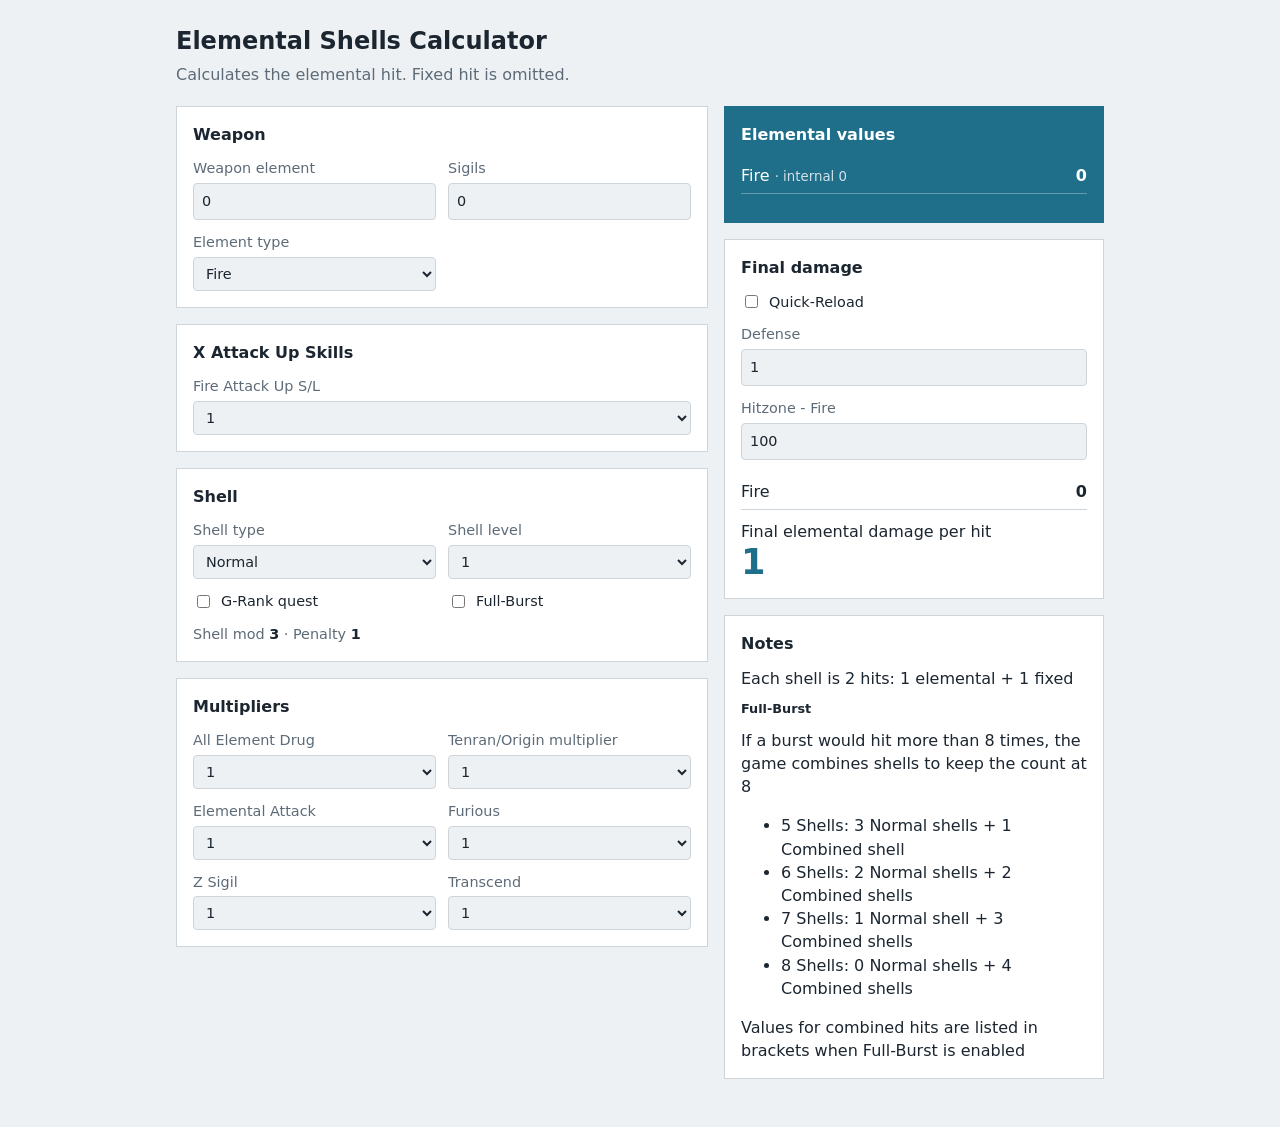
==== index.html @ b766cd25 "Added notes panel" ====
<!doctype html>
<html lang="en">
<head>
<meta charset="utf-8">
<meta name="viewport" content="width=device-width, initial-scale=1">
<title>Elemental Shells Calculator (ZZ)</title>
<link rel="stylesheet" href="styles.css">
</head>
<body>
<main>
  <h1>Elemental Shells Calculator</h1>
  <p class="lead">Calculates the elemental hit. Fixed hit is omitted.</p>
  <div class="layout">
    <div>
      <section class="panel">
        <h2>Weapon</h2>
        <div class="grid">
          <label class="field"><span>Weapon element</span><input id="weaponElement" type="number" min="0" step="1" value="0" inputmode="numeric"></label>
          <label class="field"><span>Sigils</span><input id="sigils" type="number" min="0" step="1" value="0" inputmode="numeric"></label>
          <label class="field"><span>Element type</span><select id="element"></select></label>
        </div>
      </section>
      <section class="panel">
        <h2>X Attack Up Skills</h2>
        <div id="xau" class="grid"></div>
      </section>
      <section class="panel">
        <h2>Shell</h2>
        <div class="grid">
          <label class="field"><span>Shell type</span><select id="shellType"></select></label>
          <label class="field"><span>Shell level</span><select id="shellLevel"></select></label>
          <label class="check"><input id="gRank" type="checkbox">G-Rank quest</label>
          <label class="check"><input id="fullBurst" type="checkbox">Full-Burst</label>
        </div>
        <p class="derived">Shell mod <b id="shellModOut"></b> · Penalty <b id="penaltyOut"></b></p>
      </section>
      <section class="panel">
        <h2>Multipliers</h2>
        <div id="multipliers" class="grid"></div>
      </section>
    </div>
    <div class="side">
      <section class="panel result-panel" aria-live="polite">
        <h2>Elemental values</h2>
        <div id="results"></div>
      </section>
      <section class="panel" aria-live="polite">
        <h2>Final damage</h2>
        <div class="grid">
          <label class="check"><input id="quickReload" type="checkbox">Quick-Reload</label>
          <label class="field"><span>Defense</span><input id="defense" type="number" min="0" step="0.01" value="1" inputmode="decimal"></label>
        </div>
        <div id="hitzones" class="grid hitzones"></div>
        <div id="finalResults"></div>
      </section>
      <section class="panel">
        <h2>Notes</h2>
        <span>Each shell is 2 hits: 1 elemental + 1 fixed</span>
        <h3>Full-Burst</h3>
        <span>If a burst would hit more than 8 times, the game combines shells to keep the count at 8</span>
        <ul>
          <li>5 Shells: 3 Normal shells + 1 Combined shell</li>
          <li>6 Shells: 2 Normal shells + 2 Combined shells</li>
          <li>7 Shells: 1 Normal shell + 3 Combined shells</li>
          <li>8 Shells: 0 Normal shells + 4 Combined shells</li>
        </ul>
        <span>Values for combined hits are listed in brackets when Full-Burst is enabled</span>
      </section>
    </div>
  </div>
</main>
<script type="module" src="js/main.js"></script>
</body>
</html>
---- styles.css ----
:root {
      --bg: #eef1f3;
      --panel: #ffffff;
      --ink: #1c2630;
      --muted: #5d6b78;
      --line: #cdd5db;
      --accent: #1f6f8b;
      --accent-ink: #ffffff;
      font-family: "IBM Plex Sans", "Trebuchet MS", "Segoe UI", system-ui, sans-serif;
  }

  @media (prefers-color-scheme: dark) {
      :root {
          --bg: #14191e;
          --panel: #1d252c;
          --ink: #e6ecf0;
          --muted: #94a3af;
          --line: #33414c;
          --accent: #5fb4d0;
          --accent-ink: #0d161b;
      }
  }

  * {
      box-sizing: border-box;
  }

  body {
      margin: 0;
      background: var(--bg);
      color: var(--ink);
      line-height: 1.45;
  }

  main {
      max-width: 960px;
      margin: 0 auto;
      padding: 24px 16px 48px;
  }

  h1 {
      font-size: 1.5rem;
      margin: 0 0 4px;
  }

  p.lead {
      margin: 0 0 20px;
      color: var(--muted);
  }

  .layout {
      display: grid;
      gap: 16px;
      grid-template-columns: 1fr;
  }

  @media (min-width: 860px) {
      .layout {
          grid-template-columns: 1fr 380px;
          align-items: start;
      }

      .result-panel {
          top: 16px;
      }
  }

  .panel {
      background: var(--panel);
      border: 1px solid var(--line);
      /* border-radius: 6px; */
      padding: 16px;
  }

  .panel h2 {
      font-size: 1rem;
      margin: 0 0 12px;
  }

  .panel h3 {
      font-size: 0.8rem;
      margin: 10px 0 10px;
  }

  .grid {
      display: grid;
      gap: 12px;
      grid-template-columns: repeat(auto-fit, minmax(170px, 1fr));
  }

  .panel+.panel {
      margin-top: 16px;
  }

  .field {
      display: flex;
      flex-direction: column;
      gap: 4px;
      font-size: .9rem;
  }

  .field span {
      color: var(--muted);
  }

  input,
  select {
      font: inherit;
      color: var(--ink);
      background: var(--bg);
      border: 1px solid var(--line);
      border-radius: 4px;
      padding: 7px 8px;
      width: 100%;
  }

  input:focus-visible,
  select:focus-visible {
      outline: 2px solid var(--accent);
      outline-offset: 1px;
  }

  .side {
      display: flex;
      flex-direction: column;
      gap: 16px;
  }

  .side .panel+.panel {
      margin-top: 0;
  }

  .hitzones {
      margin-top: 12px;
  }

  #finalResults {
      margin-top: 14px;
  }

  #finalResults ul {
      list-style: none;
      margin: 0 0 10px;
      padding: 0;
  }

  #finalResults li {
      display: flex;
      justify-content: space-between;
      gap: 8px;
      padding: 6px 0;
      border-bottom: 1px solid var(--line);
  }

  #finalResults small {
      color: var(--muted);
  }

  .final-total {
      display: flex;
      flex-direction: column;
  }

  .final-total strong {
      font-size: 2.2rem;
      line-height: 1.1;
      color: var(--accent);
  }

  .check {
      display: flex;
      align-items: center;
      gap: 8px;
      font-size: .9rem;
  }

  .check input {
      width: auto;
  }

  .derived {
      margin: 12px 0 0;
      color: var(--muted);
      font-size: .9rem;
  }

  .derived b {
      color: var(--ink);
  }

  .result-panel {
      background: var(--accent);
      border-color: var(--accent);
      color: var(--accent-ink);
  }

  .result-panel h2 {
      color: inherit;
  }

  #results ul {
      list-style: none;
      margin: 0 0 12px;
      padding: 0;
  }

  #results li {
      display: flex;
      justify-content: space-between;
      gap: 8px;
      padding: 6px 0;
      border-bottom: 1px solid color-mix(in srgb, var(--accent-ink) 30%, transparent);
  }

  #results small {
      opacity: .8;
  }

  .total {
      display: flex;
      flex-direction: column;
  }

  .total strong {
      font-size: 2.6rem;
      line-height: 1.1;
  }
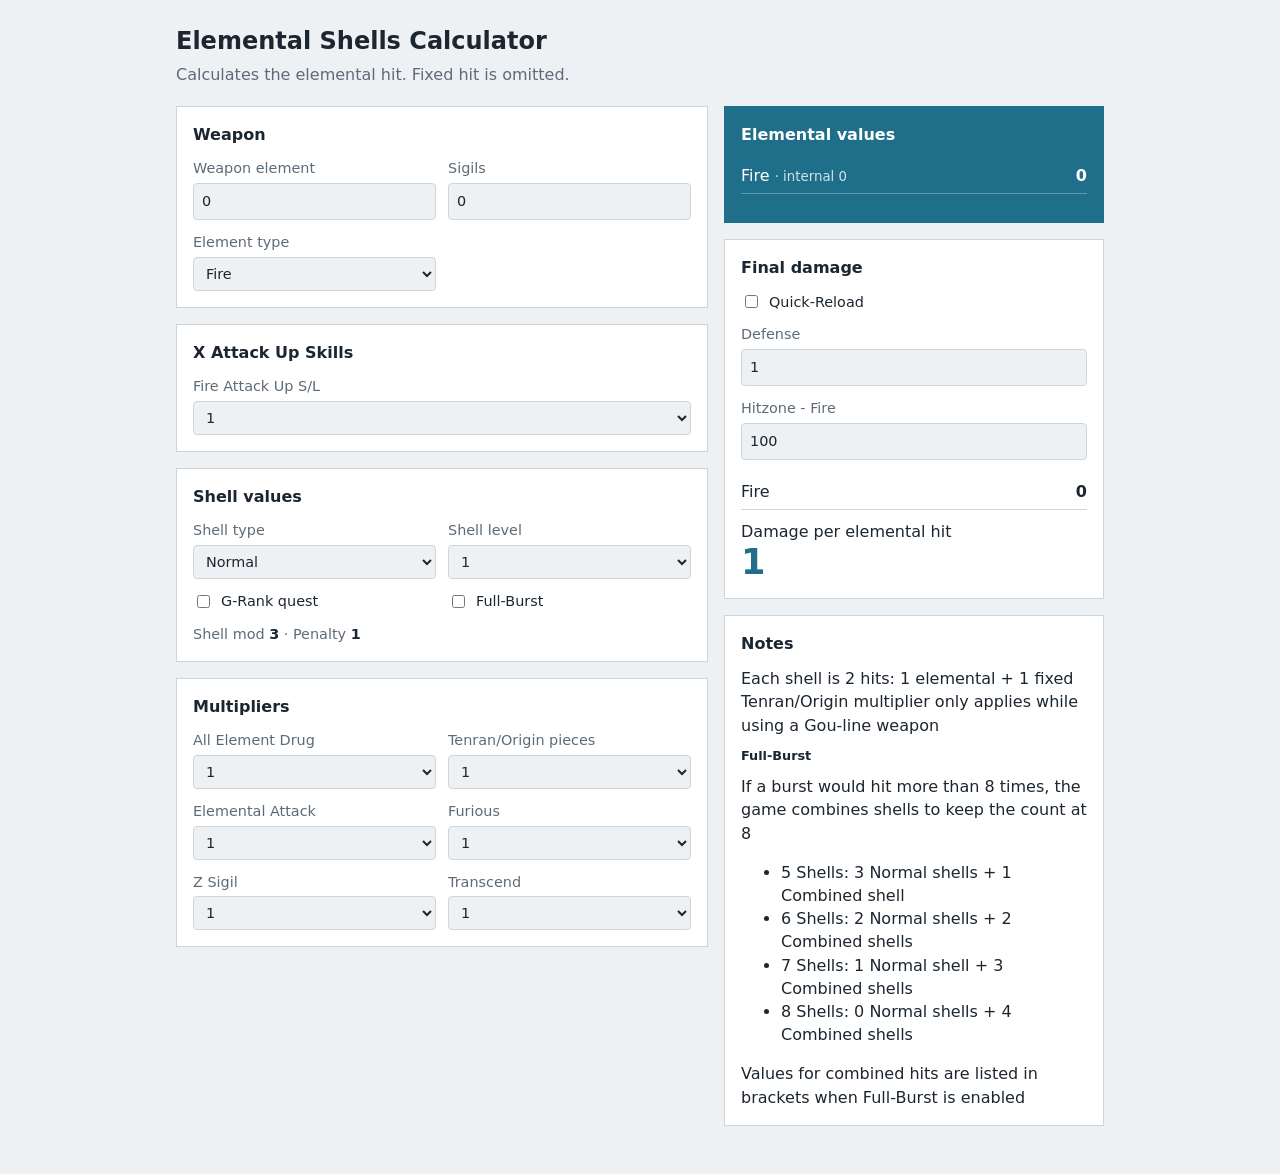
==== commit e06beb88: "More notes + Furious 1 bug" ====
--- a/index.html
+++ b/index.html
@@ -25,7 +25,7 @@
         <div id="xau" class="grid"></div>
       </section>
       <section class="panel">
-        <h2>Shell</h2>
+        <h2>Shell values</h2>
         <div class="grid">
           <label class="field"><span>Shell type</span><select id="shellType"></select></label>
           <label class="field"><span>Shell level</span><select id="shellLevel"></select></label>
@@ -56,6 +56,7 @@
       <section class="panel">
         <h2>Notes</h2>
         <span>Each shell is 2 hits: 1 elemental + 1 fixed</span>
+        <span>Tenran/Origin multiplier only applies while using a Gou-line weapon</span>
         <h3>Full-Burst</h3>
         <span>If a burst would hit more than 8 times, the game combines shells to keep the count at 8</span>
         <ul>
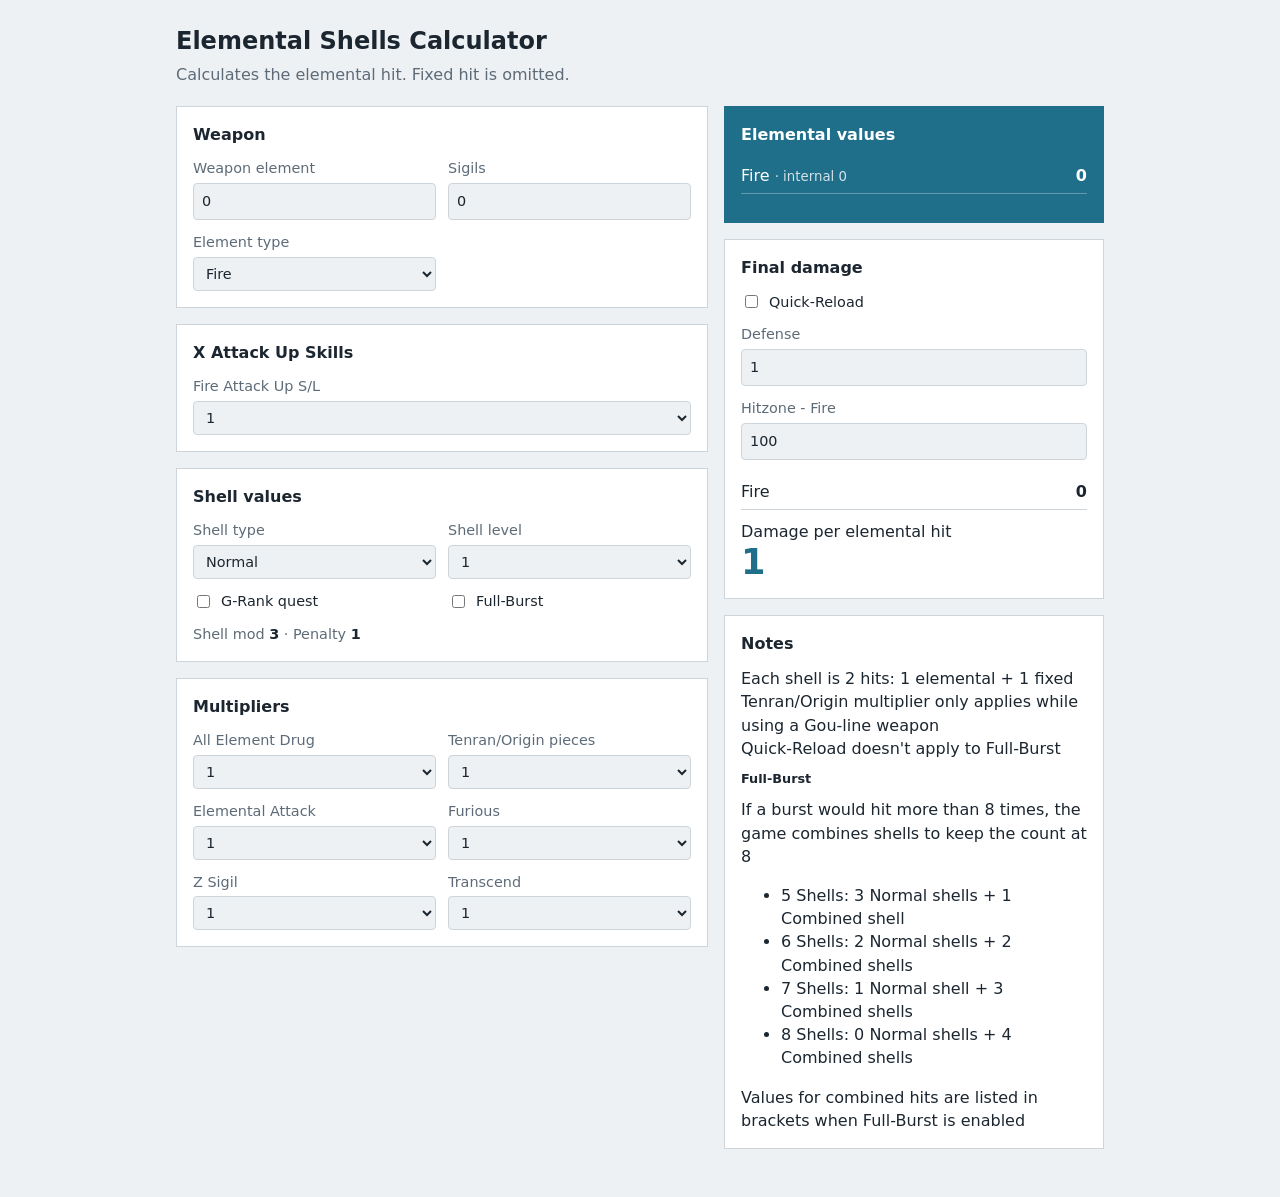
==== commit b117f861: "Don't apply Quick-Reload if Full-Burst is checked Added info to notes" ====
--- a/index.html
+++ b/index.html
@@ -55,9 +55,10 @@
       </section>
       <section class="panel">
         <h2>Notes</h2>
-        <span>Each shell is 2 hits: 1 elemental + 1 fixed</span>
-        <span>Tenran/Origin multiplier only applies while using a Gou-line weapon</span>
-        <h3>Full-Burst</h3>
+        <span>Each shell is 2 hits: 1 elemental + 1 fixed</span><br>
+        <span>Tenran/Origin multiplier only applies while using a Gou-line weapon</span><br>
+        <span>Quick-Reload doesn't apply to Full-Burst</span>
+        <h3>Full-Burst</h3>        
         <span>If a burst would hit more than 8 times, the game combines shells to keep the count at 8</span>
         <ul>
           <li>5 Shells: 3 Normal shells + 1 Combined shell</li>
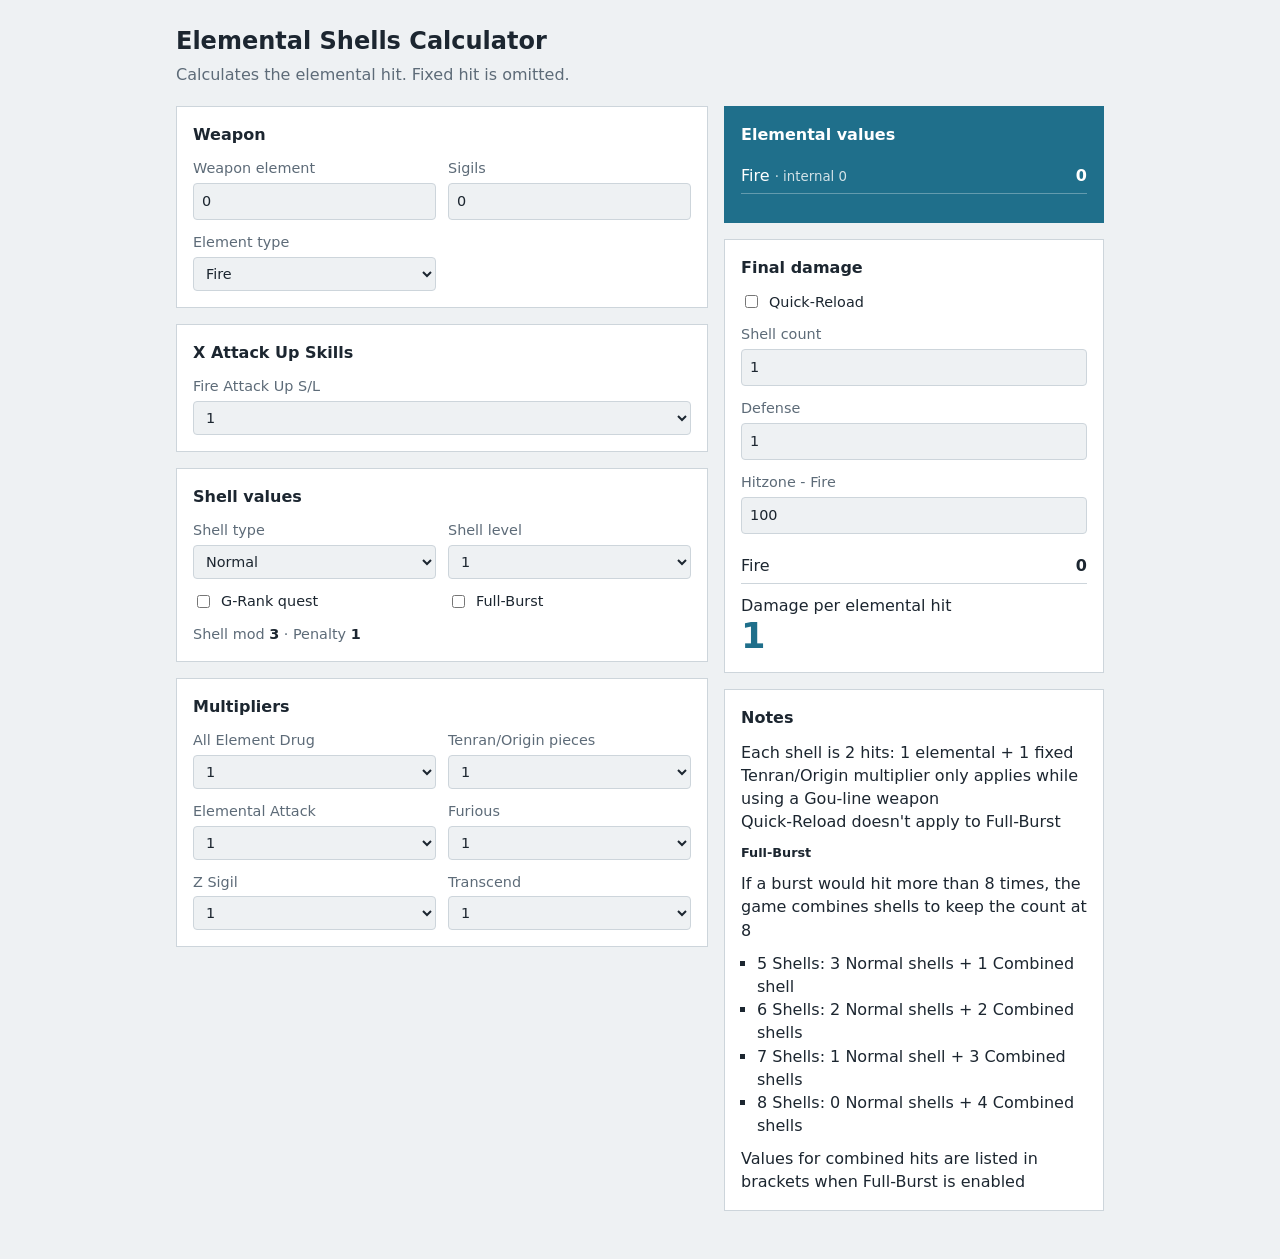
==== commit 96f5bd8d: "Per hit damage for full-burst" ====
--- a/index.html
+++ b/index.html
@@ -48,12 +48,13 @@
         <h2>Final damage</h2>
         <div class="grid">
           <label class="check"><input id="quickReload" type="checkbox">Quick-Reload</label>
+          <label class="field"><span>Shell count</span><input id="shellCount" type="number" min="1" max="8" step="1" value="1" inputmode="numeric"></label>
           <label class="field"><span>Defense</span><input id="defense" type="number" min="0" step="0.01" value="1" inputmode="decimal"></label>
         </div>
         <div id="hitzones" class="grid hitzones"></div>
         <div id="finalResults"></div>
       </section>
-      <section class="panel">
+      <section class="panel" id="notes">
         <h2>Notes</h2>
         <span>Each shell is 2 hits: 1 elemental + 1 fixed</span><br>
         <span>Tenran/Origin multiplier only applies while using a Gou-line weapon</span><br>
--- a/styles.css
+++ b/styles.css
@@ -224,4 +224,10 @@
   .total strong {
       font-size: 2.6rem;
       line-height: 1.1;
+  }
+
+  #notes ul {
+    list-style: square;
+    margin: 10px 0 10px 16px;
+    padding: 0;
   }
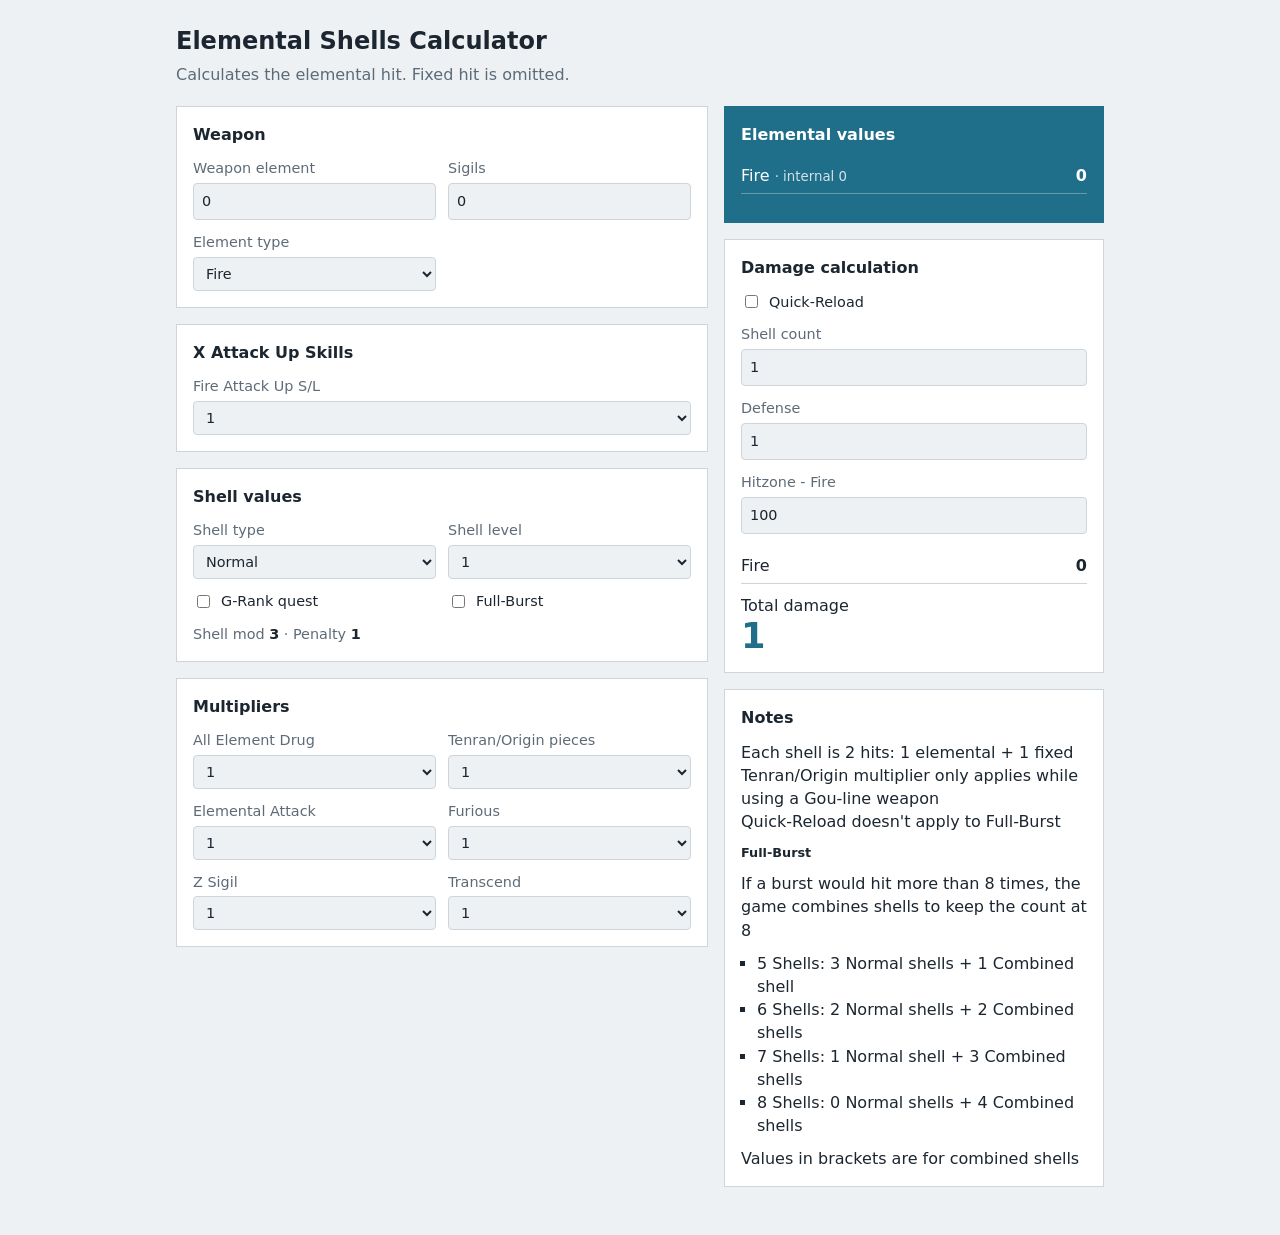
==== commit b3608b66: "Small render refactor + fixed multiplier bug Multiplication has precedence over equality/ternary" ====
--- a/index.html
+++ b/index.html
@@ -45,7 +45,7 @@
         <div id="results"></div>
       </section>
       <section class="panel" aria-live="polite">
-        <h2>Final damage</h2>
+        <h2>Damage calculation</h2>
         <div class="grid">
           <label class="check"><input id="quickReload" type="checkbox">Quick-Reload</label>
           <label class="field"><span>Shell count</span><input id="shellCount" type="number" min="1" max="8" step="1" value="1" inputmode="numeric"></label>
@@ -67,7 +67,7 @@
           <li>7 Shells: 1 Normal shell + 3 Combined shells</li>
           <li>8 Shells: 0 Normal shells + 4 Combined shells</li>
         </ul>
-        <span>Values for combined hits are listed in brackets when Full-Burst is enabled</span>
+        <span>Values in brackets are for combined shells</span>
       </section>
     </div>
   </div>
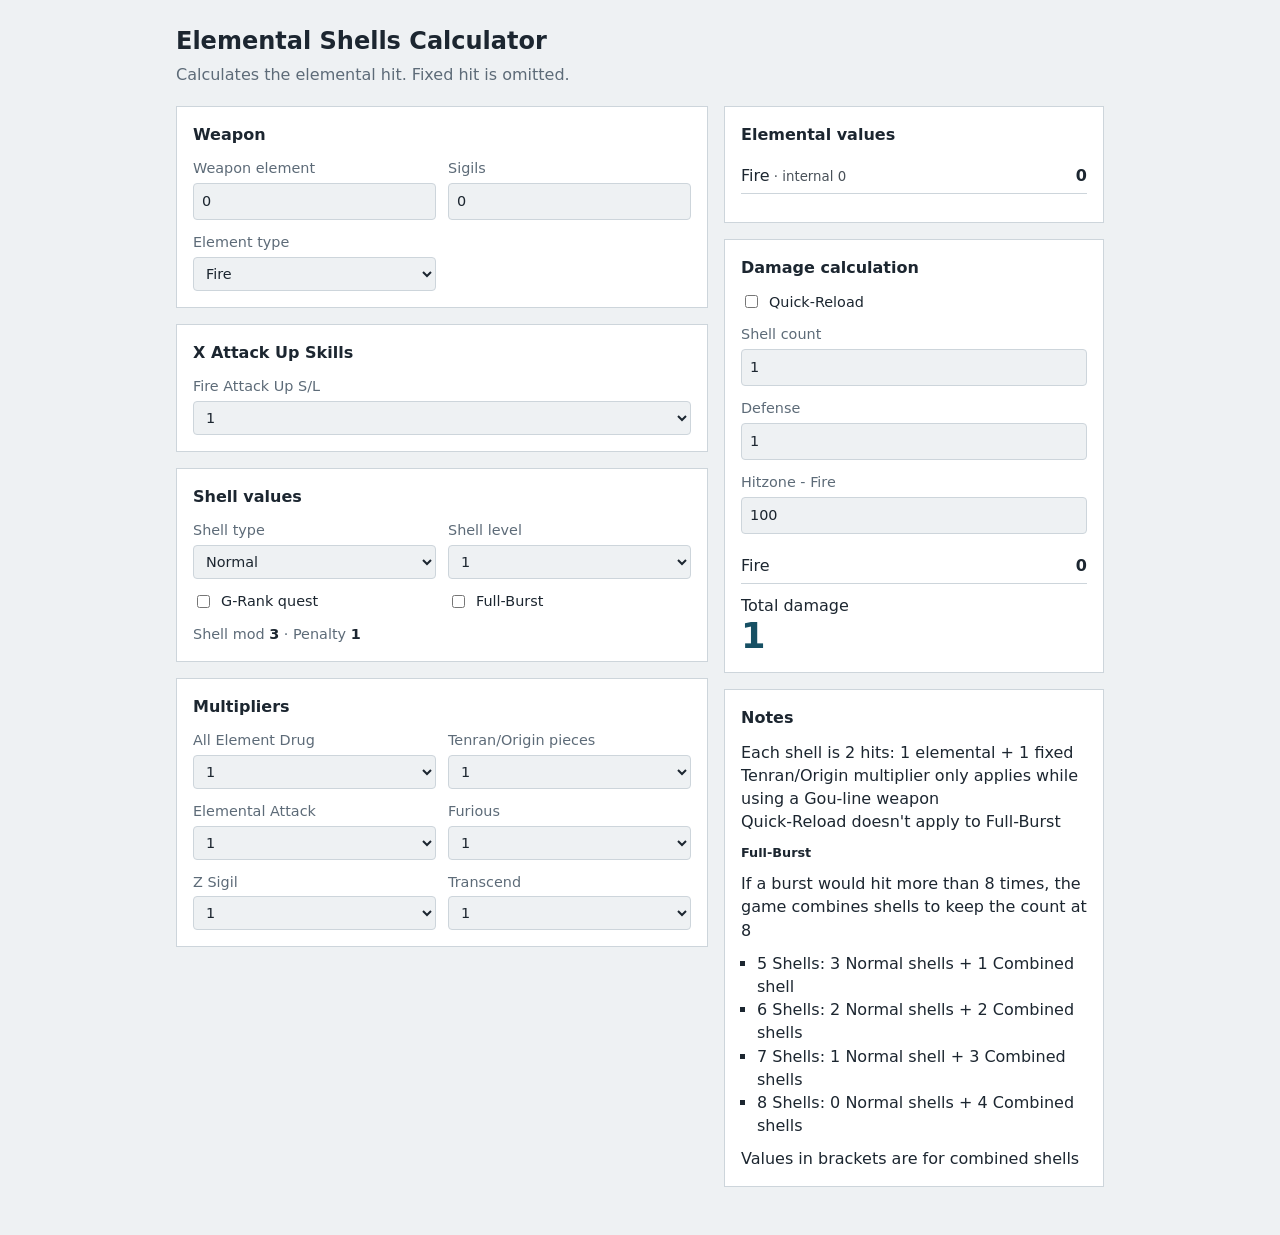
==== commit 3767af8b: "Style adjustments + fixed hit data" ====
--- a/index.html
+++ b/index.html
@@ -40,9 +40,9 @@
       </section>
     </div>
     <div class="side">
-      <section class="panel result-panel" aria-live="polite">
+      <section class="panel" aria-live="polite">
         <h2>Elemental values</h2>
-        <div id="results"></div>
+        <div id="elementResults"></div>
       </section>
       <section class="panel" aria-live="polite">
         <h2>Damage calculation</h2>
--- a/styles.css
+++ b/styles.css
@@ -1,28 +1,35 @@
   :root {
       --bg: #eef1f3;
       --panel: #ffffff;
+      --header: #1c2630;
       --ink: #1c2630;
       --muted: #5d6b78;
       --line: #cdd5db;
       --accent: #1f6f8b;
       --accent-ink: #ffffff;
-      font-family: "IBM Plex Sans", "Trebuchet MS", "Segoe UI", system-ui, sans-serif;
+      --highlight: #175064;
+      color-scheme: light;
+
   }
 
   @media (prefers-color-scheme: dark) {
       :root {
-          --bg: #14191e;
-          --panel: #1d252c;
-          --ink: #e6ecf0;
-          --muted: #94a3af;
+          --bg: #161923;
+          --panel: #262c3d;
+          --header: #dddef0;
+          --ink: #bcbdd0;
+          --muted: #a0b0bd;
           --line: #33414c;
           --accent: #5fb4d0;
           --accent-ink: #0d161b;
+          --highlight: #b1dfee;
+          color-scheme: dark;
       }
   }
 
   * {
       box-sizing: border-box;
+      font-family: "IBM Plex Sans", "Trebuchet MS", "Segoe UI", system-ui, sans-serif;
   }
 
   body {
@@ -75,6 +82,7 @@
   .panel h2 {
       font-size: 1rem;
       margin: 0 0 12px;
+      color: var(--header);
   }
 
   .panel h3 {
@@ -164,7 +172,7 @@
   .final-total strong {
       font-size: 2.2rem;
       line-height: 1.1;
-      color: var(--accent);
+      color: var(--highlight);
   }
 
   .check {
@@ -188,31 +196,22 @@
       color: var(--ink);
   }
 
-  .result-panel {
-      background: var(--accent);
-      border-color: var(--accent);
-      color: var(--accent-ink);
-  }
-
-  .result-panel h2 {
-      color: inherit;
-  }
-
-  #results ul {
+
+  #elementResults ul {
       list-style: none;
       margin: 0 0 12px;
       padding: 0;
   }
 
-  #results li {
+  #elementResults li {
       display: flex;
       justify-content: space-between;
       gap: 8px;
       padding: 6px 0;
-      border-bottom: 1px solid color-mix(in srgb, var(--accent-ink) 30%, transparent);
-  }
-
-  #results small {
+      border-bottom: 1px solid var(--line);
+  }
+
+  #elementResults small {
       opacity: .8;
   }
 
@@ -227,7 +226,7 @@
   }
 
   #notes ul {
-    list-style: square;
-    margin: 10px 0 10px 16px;
-    padding: 0;
+      list-style: square;
+      margin: 10px 0 10px 16px;
+      padding: 0;
   }
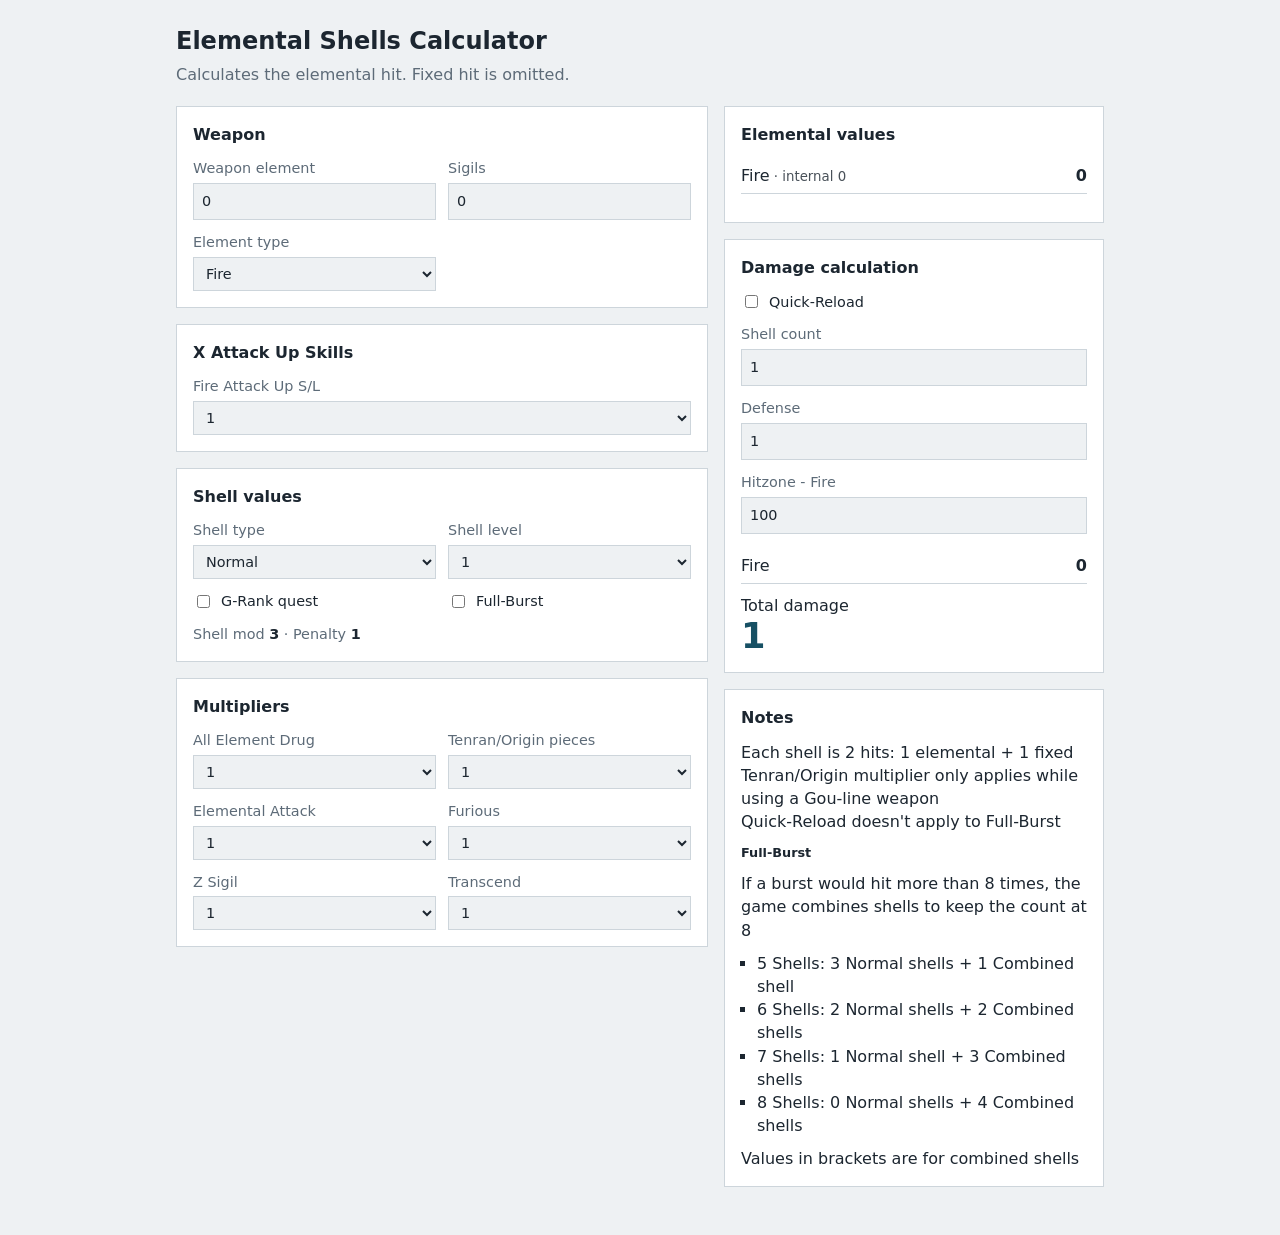
==== commit 45c09459: "Cleanup + FW5 modifiers Removed unused styles Explicit reference to damageResults FW5 ele shell mods" ====
--- a/index.html
+++ b/index.html
@@ -5,6 +5,7 @@
 <meta name="viewport" content="width=device-width, initial-scale=1">
 <title>Elemental Shells Calculator (ZZ)</title>
 <link rel="stylesheet" href="styles.css">
+<link rel="icon" type="image/x-icon" href="favicon.ico">
 </head>
 <body>
 <main>
@@ -52,7 +53,7 @@
           <label class="field"><span>Defense</span><input id="defense" type="number" min="0" step="0.01" value="1" inputmode="decimal"></label>
         </div>
         <div id="hitzones" class="grid hitzones"></div>
-        <div id="finalResults"></div>
+        <div id="damageResults"></div>
       </section>
       <section class="panel" id="notes">
         <h2>Notes</h2>
@@ -72,6 +73,6 @@
     </div>
   </div>
 </main>
-<script type="module" src="js/main.js"></script>
+<script type="module" src="scripts/main.js"></script>
 </body>
 </html>
--- a/styles.css
+++ b/styles.css
@@ -75,7 +75,6 @@
   .panel {
       background: var(--panel);
       border: 1px solid var(--line);
-      /* border-radius: 6px; */
       padding: 16px;
   }
 
@@ -117,7 +116,6 @@
       color: var(--ink);
       background: var(--bg);
       border: 1px solid var(--line);
-      border-radius: 4px;
       padding: 7px 8px;
       width: 100%;
   }
@@ -142,17 +140,17 @@
       margin-top: 12px;
   }
 
-  #finalResults {
+  #damageResults {
       margin-top: 14px;
   }
 
-  #finalResults ul {
+  #damageResults ul {
       list-style: none;
       margin: 0 0 10px;
       padding: 0;
   }
 
-  #finalResults li {
+  #damageResults li {
       display: flex;
       justify-content: space-between;
       gap: 8px;
@@ -160,7 +158,7 @@
       border-bottom: 1px solid var(--line);
   }
 
-  #finalResults small {
+  #damageResults small {
       color: var(--muted);
   }
 
@@ -213,16 +211,6 @@
 
   #elementResults small {
       opacity: .8;
-  }
-
-  .total {
-      display: flex;
-      flex-direction: column;
-  }
-
-  .total strong {
-      font-size: 2.6rem;
-      line-height: 1.1;
   }
 
   #notes ul {
